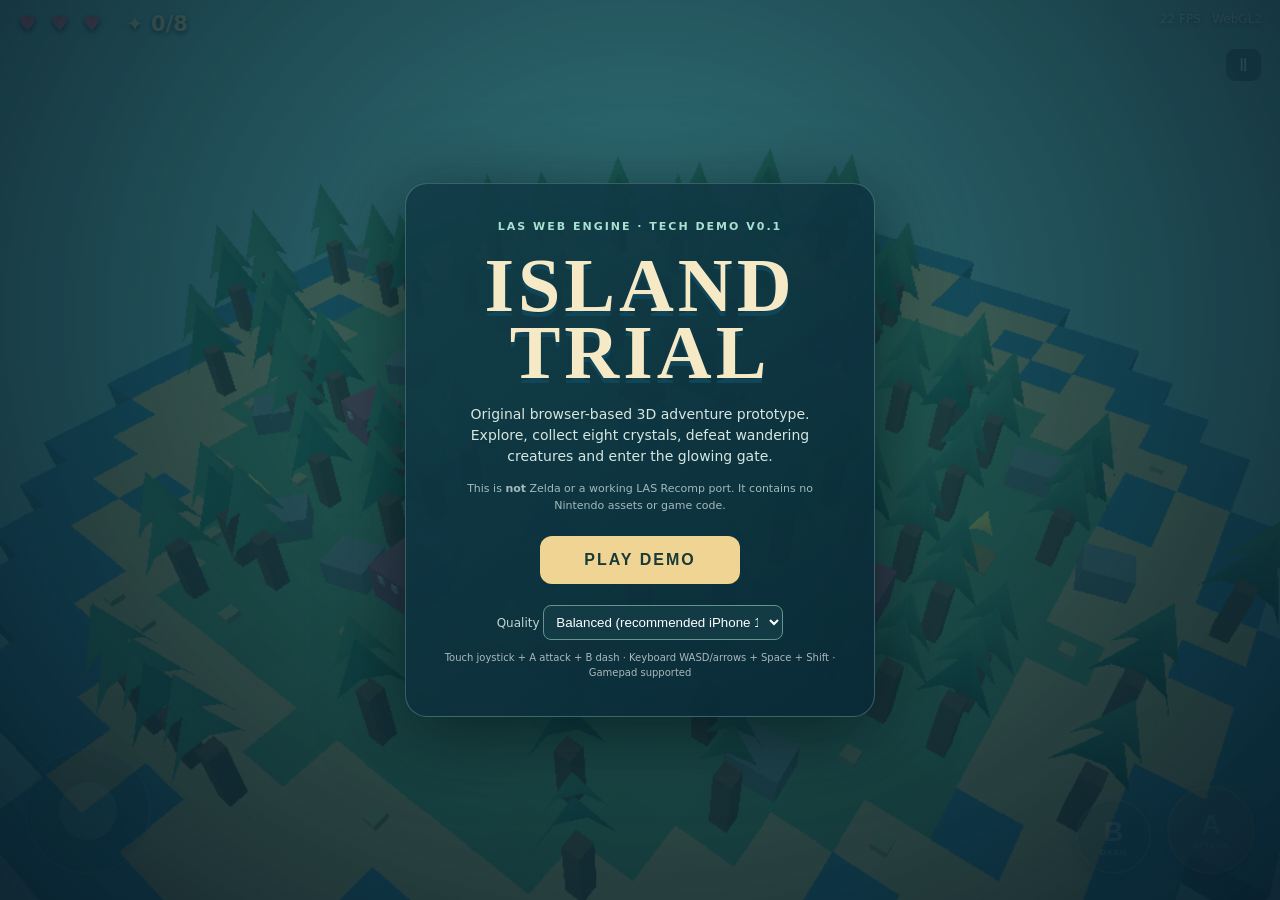
==== index.html @ 80099ff6 "Initial LAS Web Engine release" ====
<!doctype html><html lang="en"><head><meta charset="UTF-8"><meta name="viewport" content="width=device-width,initial-scale=1,minimum-scale=1,maximum-scale=1,user-scalable=no,viewport-fit=cover"><meta name="theme-color" content="#0b2230"><meta name="apple-mobile-web-app-capable" content="yes"><meta name="apple-mobile-web-app-status-bar-style" content="black-translucent"><link rel="manifest" href="manifest.webmanifest"><link rel="stylesheet" href="style.css"><title>LAS Web Engine — Island Trial</title></head><body><canvas id="gl" aria-label="3D gameplay"></canvas><div id="hud"><div id="stats"><div id="hearts">♥ ♥ ♥</div><div id="counter">✦ <span id="count">0</span>/8</div></div><div id="performance">-- FPS</div></div><section id="overlay"><div class="panel"><div class="overline">LAS WEB ENGINE · TECH DEMO V0.1</div><h1>ISLAND<br>TRIAL</h1><p>Original browser-based 3D adventure prototype. Explore, collect eight crystals, defeat wandering creatures and enter the glowing gate.</p><p class="hint">This is <b>not</b> Zelda or a working LAS Recomp port. It contains no Nintendo assets or game code.</p><button id="play">PLAY DEMO</button><div class="config"><label>Quality <select id="quality"><option value="0.8">Balanced (recommended iPhone 12)</option><option value="1">High</option><option value="0.6">Battery saver</option></select></label></div><small>Touch joystick + A attack + B dash · Keyboard WASD/arrows + Space + Shift · Gamepad supported</small></div></section><div id="message" aria-live="polite"></div><div id="controls"><div id="joystick"><div id="stick"></div></div><div id="rightControls"><button id="btnB" class="round">B<span>DASH</span></button><button id="btnA" class="round">A<span>ATTACK</span></button></div></div><button id="pause" aria-label="Pause">Ⅱ</button><div id="error" hidden></div><script src="engine.js"></script></body></html>
---- style.css ----
:root{color-scheme:dark;font-family:system-ui,-apple-system,Segoe UI,sans-serif;touch-action:none}*{box-sizing:border-box}html,body{margin:0;width:100%;height:100%;overflow:hidden;background:#0b2230;overscroll-behavior:none}#gl{display:block;width:100%;height:100%;touch-action:none}#hud{position:fixed;left:max(18px,env(safe-area-inset-left));top:max(12px,env(safe-area-inset-top));right:max(18px,env(safe-area-inset-right));display:flex;justify-content:space-between;pointer-events:none;text-shadow:0 2px 5px #082a35}#stats{display:flex;gap:22px;align-items:center;font-weight:900;font-size:21px}#hearts{color:#ff6585;letter-spacing:3px}#counter{color:#fce6a4}#performance{font-size:12px;opacity:.75;font-variant-numeric:tabular-nums}#overlay{position:fixed;inset:0;display:grid;place-items:center;padding:18px;background:radial-gradient(ellipse at 50% 35%,#12535baf,#061b27ed);z-index:5;overflow:auto}#overlay.hidden{display:none}.panel{max-width:470px;border:1px solid #b6e8d543;background:linear-gradient(145deg,#123c48ee,#092b37f5);box-shadow:0 14px 80px #020f16aa;padding:clamp(20px,4vw,36px);border-radius:22px;text-align:center}.overline{color:#a7e1d1;letter-spacing:2px;font-size:11px;font-weight:800}h1{font-family:Georgia,serif;font-size:clamp(46px,9vw,76px);letter-spacing:4px;line-height:.88;margin:19px 0;color:#f6eac6;text-shadow:0 5px #114659}p{line-height:1.5;color:#d6e7e1;font-size:14px}.hint{font-size:11px;color:#a4babc}#play{border:0;background:#efd494;color:#183b38;padding:15px 44px;border-radius:12px;font-weight:900;letter-spacing:2px;font-size:16px;margin:11px auto;cursor:pointer}.config{margin:10px}label{font-size:12px;color:#bfd4d6}select{max-width:240px;border:1px solid #63958a;background:#123b46;color:white;border-radius:8px;padding:8px}small{display:block;font-size:10px;opacity:.65;line-height:1.5;margin-top:10px}#controls{position:fixed;bottom:max(26px,env(safe-area-inset-bottom));left:max(25px,env(safe-area-inset-left));right:max(25px,env(safe-area-inset-right));display:flex;align-items:end;justify-content:space-between;pointer-events:none;z-index:2}#joystick{height:126px;width:126px;border-radius:50%;border:2px solid #d8fffa6a;background:#16484d66;position:relative;pointer-events:auto;touch-action:none;backdrop-filter:blur(3px)}#stick{position:absolute;left:50%;top:50%;width:58px;height:58px;margin:-29px;border-radius:50%;background:#dcf5e2a6;box-shadow:0 2px 20px #071d2d80;transform:translate(0,0)}#rightControls{display:flex;gap:16px;align-items:end;pointer-events:auto}.round{border:2px solid #ffffff7a;background:#23455ba8;box-shadow:0 5px 16px #0a1a2c99;color:white;border-radius:50%;width:75px;height:75px;font-size:27px;font-weight:800;touch-action:none}.round span{display:block;font-size:8px;letter-spacing:1px}#btnA{width:88px;height:88px;background:#b8704fb0}#pause{position:fixed;right:max(18px,env(safe-area-inset-right));top:48px;background:#15394a88;border:1px solid #ffffff66;border-radius:10px;color:#fff;padding:5px 13px;font-size:18px;z-index:3}#message{position:fixed;top:17%;width:100%;text-align:center;pointer-events:none;font-size:18px;color:#fff5c8;text-shadow:0 2px 6px #092232;font-weight:900;transition:opacity .5s}#error{position:fixed;inset:0;background:#152636;color:white;padding:40px;z-index:9}@media(pointer:fine) and (min-width:800px){#controls{opacity:.35}#controls:hover{opacity:1}}@media(max-height:460px){.panel{max-width:700px;padding:14px 30px}h1{font-size:43px;margin:10px 0}.panel p{font-size:12px;margin:7px}.panel small{display:none}#joystick{width:104px;height:104px}.round{width:66px;height:66px}#btnA{width:76px;height:76px}#controls{bottom:12px}#hud{top:8px}}
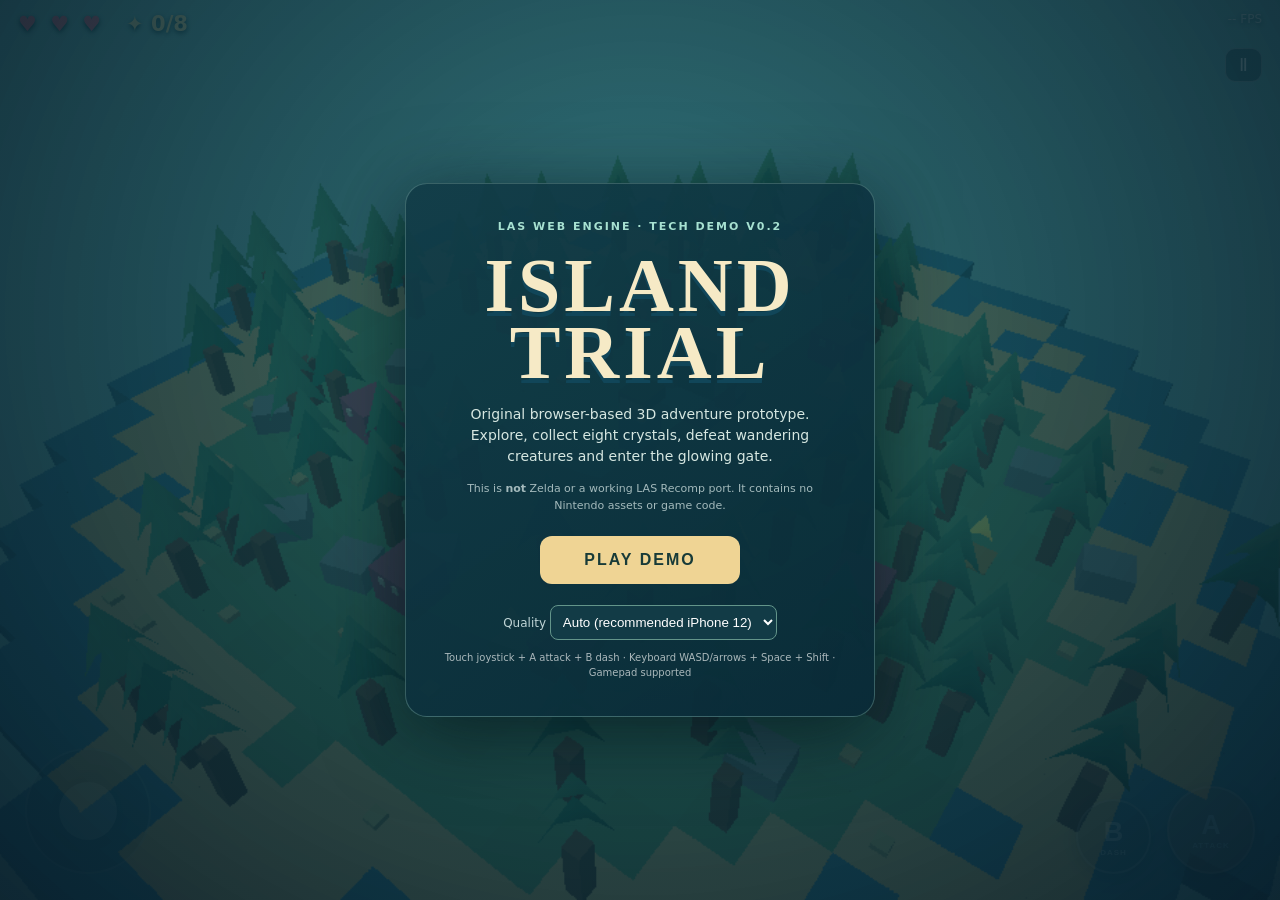
==== commit e1fae19d: "Update LAS Web Engine demo to version 0.2 Updated the version of the LAS Web Engine demo from V0.1 t" ====
--- a/index.html
+++ b/index.html
@@ -1 +1 @@
-<!doctype html><html lang="en"><head><meta charset="UTF-8"><meta name="viewport" content="width=device-width,initial-scale=1,minimum-scale=1,maximum-scale=1,user-scalable=no,viewport-fit=cover"><meta name="theme-color" content="#0b2230"><meta name="apple-mobile-web-app-capable" content="yes"><meta name="apple-mobile-web-app-status-bar-style" content="black-translucent"><link rel="manifest" href="manifest.webmanifest"><link rel="stylesheet" href="style.css"><title>LAS Web Engine — Island Trial</title></head><body><canvas id="gl" aria-label="3D gameplay"></canvas><div id="hud"><div id="stats"><div id="hearts">♥ ♥ ♥</div><div id="counter">✦ <span id="count">0</span>/8</div></div><div id="performance">-- FPS</div></div><section id="overlay"><div class="panel"><div class="overline">LAS WEB ENGINE · TECH DEMO V0.1</div><h1>ISLAND<br>TRIAL</h1><p>Original browser-based 3D adventure prototype. Explore, collect eight crystals, defeat wandering creatures and enter the glowing gate.</p><p class="hint">This is <b>not</b> Zelda or a working LAS Recomp port. It contains no Nintendo assets or game code.</p><button id="play">PLAY DEMO</button><div class="config"><label>Quality <select id="quality"><option value="0.8">Balanced (recommended iPhone 12)</option><option value="1">High</option><option value="0.6">Battery saver</option></select></label></div><small>Touch joystick + A attack + B dash · Keyboard WASD/arrows + Space + Shift · Gamepad supported</small></div></section><div id="message" aria-live="polite"></div><div id="controls"><div id="joystick"><div id="stick"></div></div><div id="rightControls"><button id="btnB" class="round">B<span>DASH</span></button><button id="btnA" class="round">A<span>ATTACK</span></button></div></div><button id="pause" aria-label="Pause">Ⅱ</button><div id="error" hidden></div><script src="engine.js"></script></body></html>
+<!doctype html><html lang="en"><head><meta charset="UTF-8"><meta name="viewport" content="width=device-width,initial-scale=1,minimum-scale=1,maximum-scale=1,user-scalable=no,viewport-fit=cover"><meta name="theme-color" content="#0b2230"><meta name="apple-mobile-web-app-capable" content="yes"><meta name="apple-mobile-web-app-status-bar-style" content="black-translucent"><link rel="manifest" href="manifest.webmanifest"><link rel="stylesheet" href="style.css"><title>LAS Web Engine — Island Trial</title></head><body><canvas id="gl" aria-label="3D gameplay"></canvas><div id="hud"><div id="stats"><div id="hearts">♥ ♥ ♥</div><div id="counter">✦ <span id="count">0</span>/8</div></div><div id="performance">-- FPS</div></div><section id="overlay"><div class="panel"><div class="overline">LAS WEB ENGINE · TECH DEMO V0.2</div><h1>ISLAND<br>TRIAL</h1><p>Original browser-based 3D adventure prototype. Explore, collect eight crystals, defeat wandering creatures and enter the glowing gate.</p><p class="hint">This is <b>not</b> Zelda or a working LAS Recomp port. It contains no Nintendo assets or game code.</p><button id="play">PLAY DEMO</button><div class="config"><label>Quality <select id="quality"><option value="auto">Auto (recommended iPhone 12)</option><option value="0.72">Balanced</option><option value="1">High</option><option value="0.52">Battery saver</option></select></label></div><small>Touch joystick + A attack + B dash · Keyboard WASD/arrows + Space + Shift · Gamepad supported</small></div></section><div id="message" aria-live="polite"></div><div id="controls"><div id="joystick"><div id="stick"></div></div><div id="rightControls"><button id="btnB" class="round">B<span>DASH</span></button><button id="btnA" class="round">A<span>ATTACK</span></button></div></div><button id="pause" aria-label="Pause">Ⅱ</button><div id="error" hidden></div><script src="engine.js"></script></body></html>
